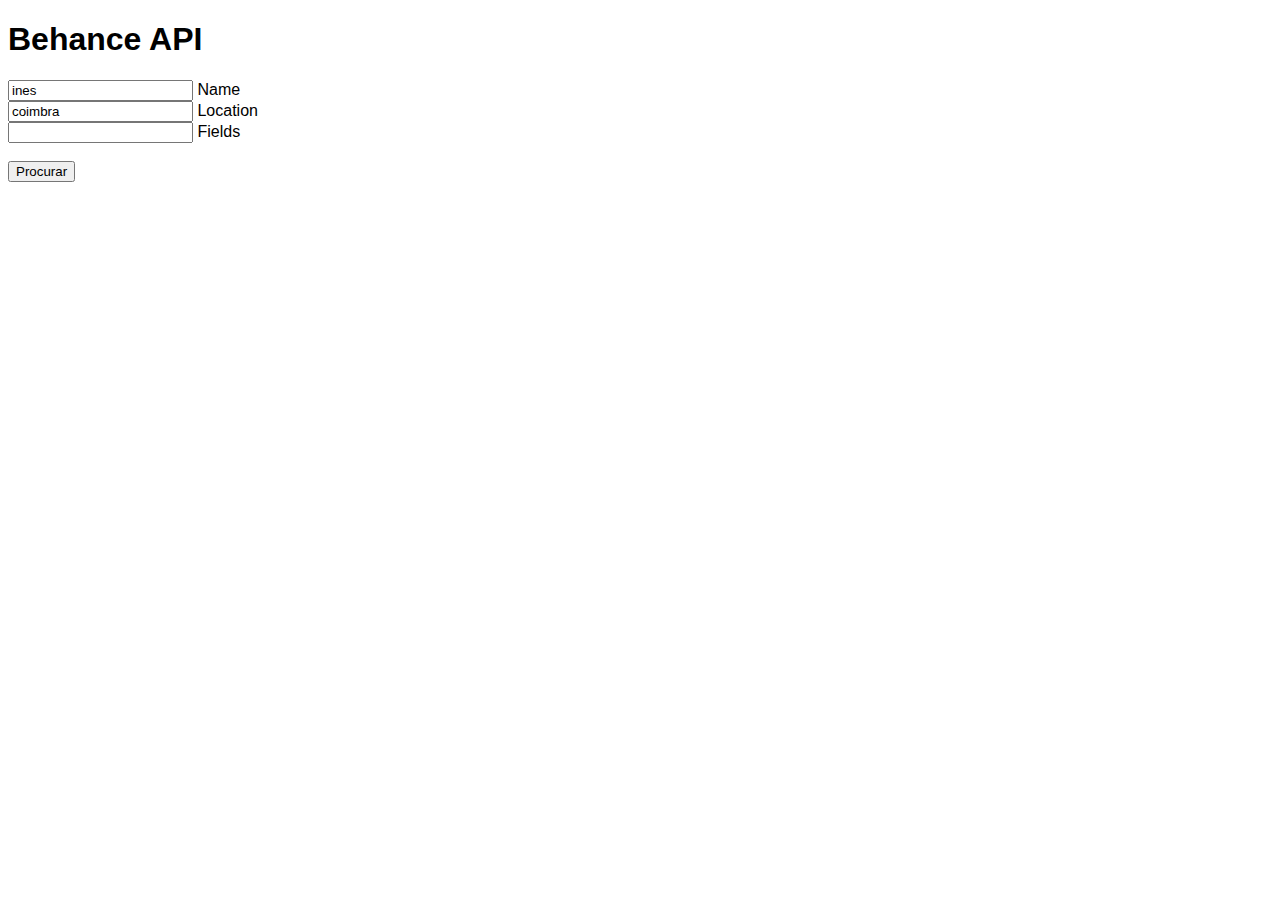
==== index.html @ cac771b7 "search on 'enter'" ====
<!DOCTYPE html>
<html>

<head>
    <meta charset="UTF-8">
    <meta name="description" content="bap application">
    <meta name="application-name" content="Bap.">
    <meta name="keywords" content="behance, google maps">
    <meta name="author" content="Inês Ferraz, Diogo Ferreira">
    <meta name="viewport" content="initial-scale=1.0, user-scalable=no">

    <title>BAP.</title>

    <!-- jQuery -->
    <script src="https://code.jquery.com/jquery-3.1.1.min.js" integrity="sha256-hVVnYaiADRTO2PzUGmuLJr8BLUSjGIZsDYGmIJLv2b8=" crossorigin="anonymous"></script>

    <!-- Ficheiro JavaScript -->
    <script src="javaScript/search.js"></script>

    <link rel="stylesheet" href="style.css">

</head>

<body>
    <h1>Behance API</h1>

    <div id="conteudo">
        <form>
            <div id="procura">
                <input type="text" id="name" value="ines"> Name
                <br>
                <input type="text" id="location" value="coimbra"> Location
                <br>
                <input type="text" id="fields" value=""> Fields
                <br>
                <br>
                <button type="button" id="search">Procurar</button>
            </div>
            <div id="status"></div>
        </form>
    </div>

    <br>

    <div id="dados"></div>

</body>

</html>
---- style.css ----
body {
    font-family: sans-serif;
}


.userImage {
    border-radius: 50%;
    border: 4px solid;
}
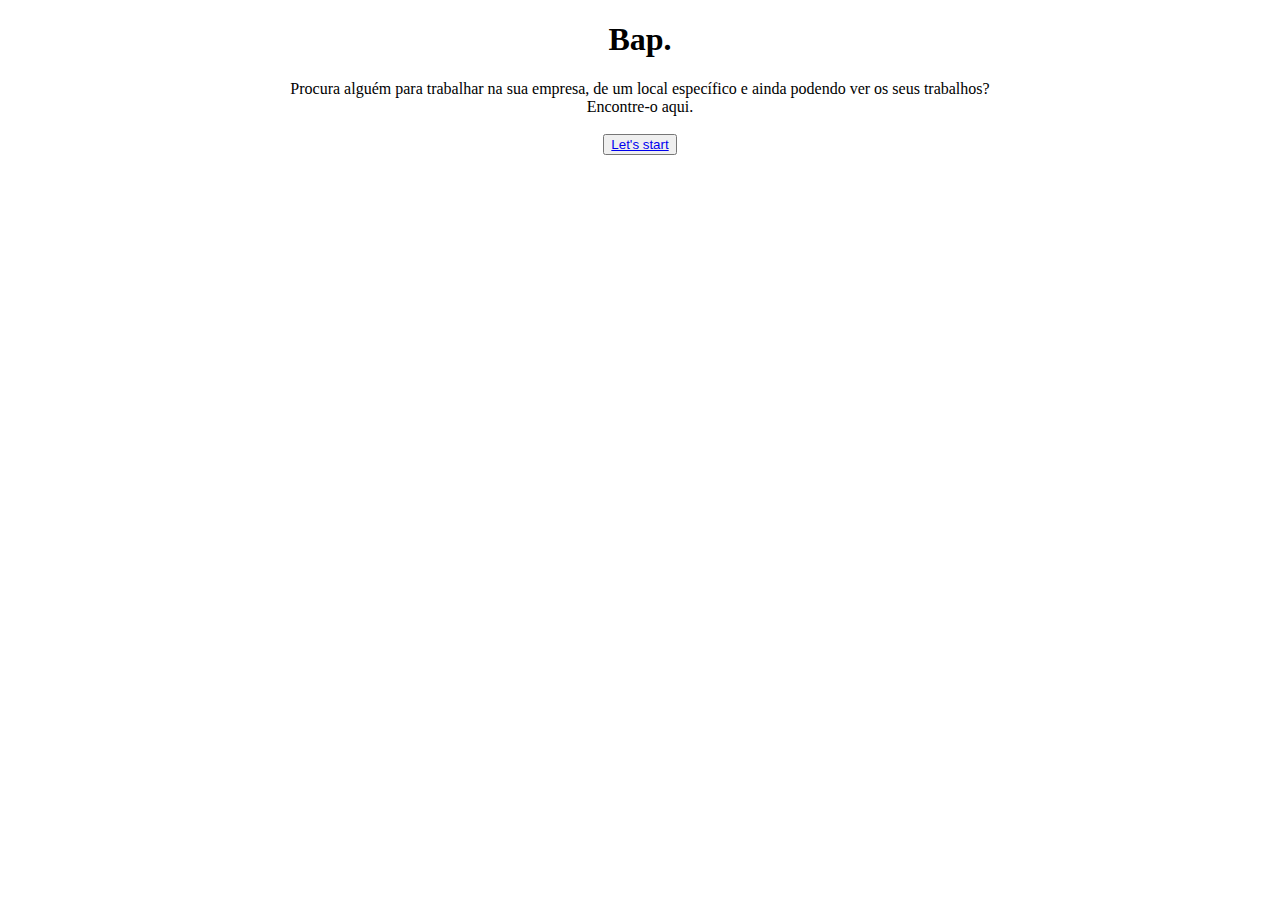
==== commit 7a15ad01: "ne" ====
--- a/index.html
+++ b/index.html
@@ -17,33 +17,23 @@
     <!-- Ficheiro JavaScript -->
     <script src="javaScript/search.js"></script>
 
-    <link rel="stylesheet" href="style.css">
+    <link rel="stylesheet" href="css/style_index.css">
 
 </head>
 
 <body>
-    <h1>Behance API</h1>
+    <div id="bap">
+        <h1>Bap.</h1>
 
-    <div id="conteudo">
-        <form>
-            <div id="procura">
-                <input type="text" id="name" value="ines"> Name
-                <br>
-                <input type="text" id="location" value="coimbra"> Location
-                <br>
-                <input type="text" id="fields" value=""> Fields
-                <br>
-                <br>
-                <button type="button" id="search">Procurar</button>
-            </div>
-            <div id="status"></div>
-        </form>
+        <div id="intro">
+            Procura alguém para trabalhar na sua empresa, de um local específico e ainda podendo ver os seus trabalhos?
+            <br>Encontre-o aqui.
+            <br>
+            <br>
+            <button type="button" id="start"> <a href="bap.html">Let's start</a></button>
+
+        </div>
     </div>
-
-    <br>
-
-    <div id="dados"></div>
-
 </body>
 
-</html>
+</html>--- a/css/style_index.css
+++ b/css/style_index.css
@@ -0,0 +1,11 @@
+html,
+body {
+    margin: 0;
+    padding: 0;
+}
+
+#bap {
+    width: 100vw;
+    height: 100vh;
+    text-align: center;
+}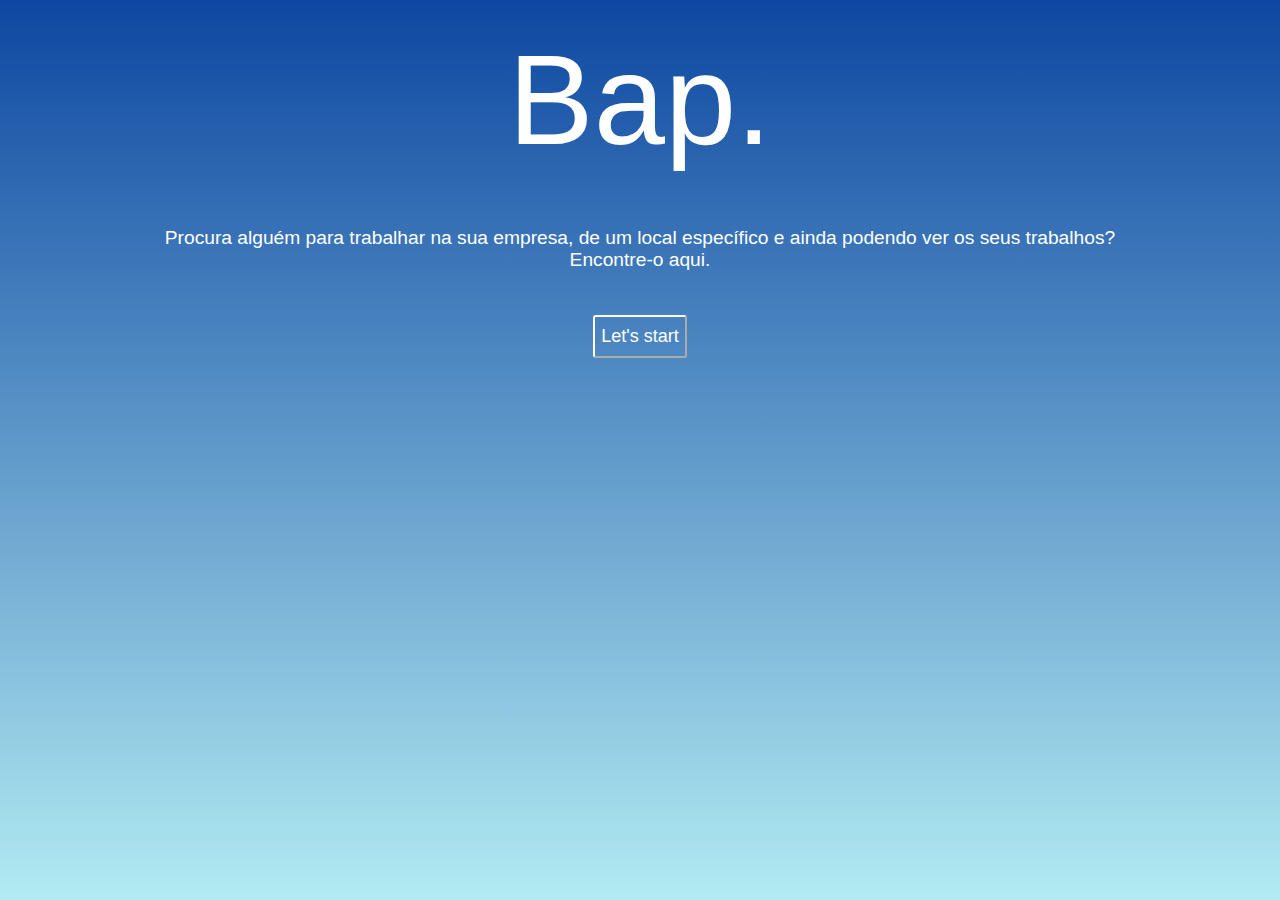
==== commit f7ca419c: "index css" ====
--- a/index.html
+++ b/index.html
@@ -23,17 +23,16 @@
 
 <body>
     <div id="bap">
-        <h1>Bap.</h1>
-
+        <div id="title">Bap.</div>
+        <br><br><br>
         <div id="intro">
             Procura alguém para trabalhar na sua empresa, de um local específico e ainda podendo ver os seus trabalhos?
             <br>Encontre-o aqui.
-            <br>
-            <br>
+            <br><br><br>
             <button type="button" id="start"> <a href="bap.html">Let's start</a></button>
 
         </div>
     </div>
 </body>
 
-</html>+</html>
--- a/css/style_index.css
+++ b/css/style_index.css
@@ -2,10 +2,45 @@
 body {
     margin: 0;
     padding: 0;
+    height: 100%;
+    font-family: sans-serif;
+    background: red;
+    /* For browsers that do not support gradients */
+    background: -webkit-linear-gradient(#0D47A1, #B2EBF2);
+    /* For Safari 5.1 to 6.0 */
+    background: -o-linear-gradient(#0D47A1, #B2EBF2);
+    /* For Opera 11.1 to 12.0 */
+    background: -moz-linear-gradient(#0D47A1, #B2EBF2);
+    /* For Firefox 3.6 to 15 */
+    background: linear-gradient(#0D47A1, #B2EBF2);
+    /* Standard syntax */
 }
 
 #bap {
-    width: 100vw;
-    height: 100vh;
+    padding: 2vw;
     text-align: center;
-}+    color: #FFFFFF;
+}
+
+#title {
+    font-size: 10vw;
+}
+
+#intro {
+    font-size: 1.5vw;
+}
+
+#start {
+    border-width: 2px;
+    border-color: #FFFFFF;
+    background-color: transparent;
+    padding: 1vh 0.5vw;
+    border-radius: 3px;
+    outline: none;
+}
+
+a {
+    text-decoration: none;
+    color: #FFFFFF;
+    font-size: large;
+}
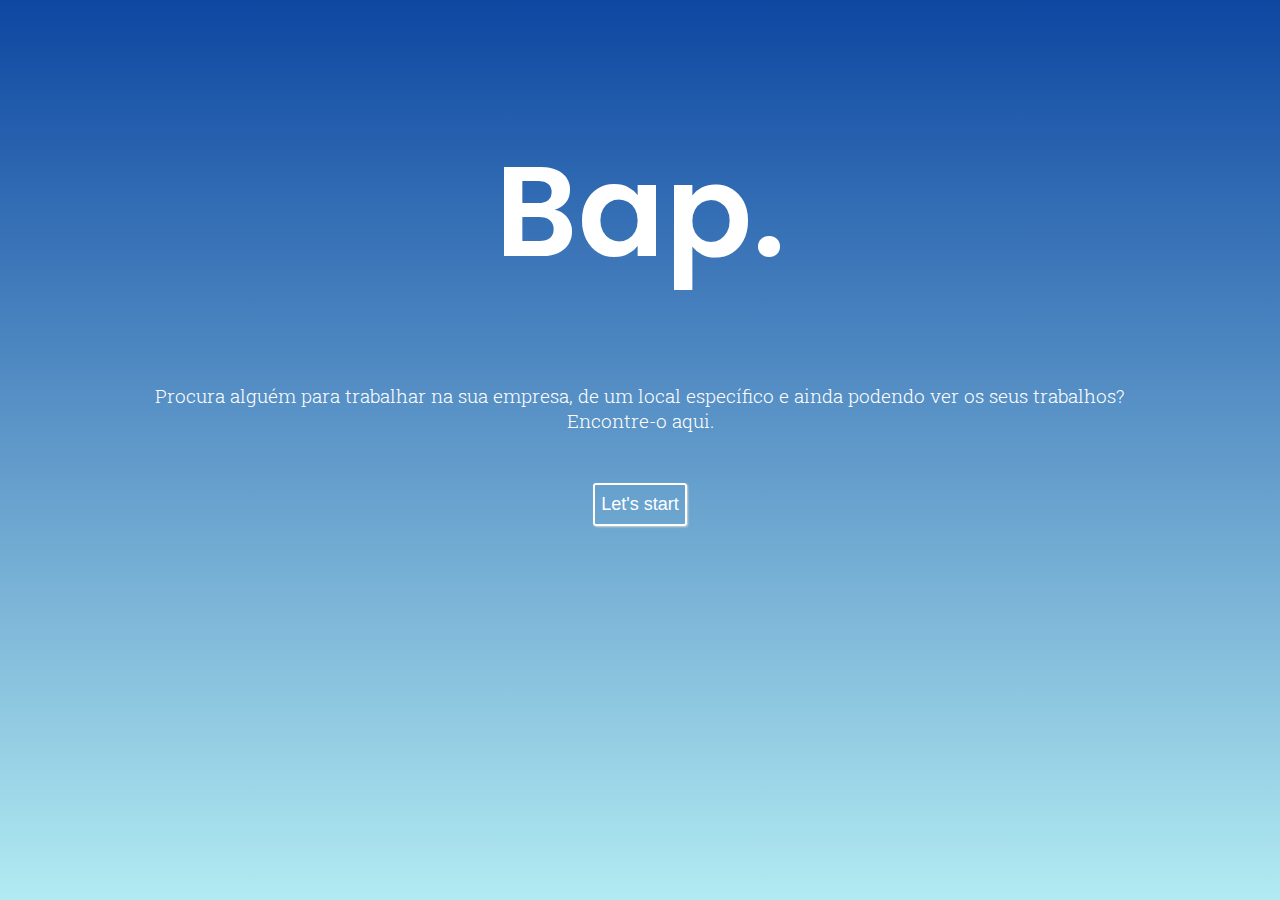
==== commit 06e82801: "Nada" ====
--- a/index.html
+++ b/index.html
@@ -17,6 +17,7 @@
     <!-- Ficheiro JavaScript -->
     <script src="javaScript/search.js"></script>
 
+    <link href="https://fonts.googleapis.com/css?family=Poppins:300,400,500,600,700|Roboto+Slab:100,300,400,700" rel="stylesheet">
     <link rel="stylesheet" href="css/style_index.css">
 
 </head>
--- a/css/style_index.css
+++ b/css/style_index.css
@@ -3,7 +3,8 @@
     margin: 0;
     padding: 0;
     height: 100%;
-    font-family: sans-serif;
+    font-family: 'Poppins', sans-serif;
+    font-weight: 600;
     background: red;
     /* For browsers that do not support gradients */
     background: -webkit-linear-gradient(#0D47A1, #B2EBF2);
@@ -23,16 +24,21 @@
 }
 
 #title {
+    margin-top: 10vh;
     font-size: 10vw;
 }
 
 #intro {
+    font-family: 'Roboto Slab', serif;
     font-size: 1.5vw;
+    font-weight: 300;
 }
 
 #start {
     border-width: 2px;
     border-color: #FFFFFF;
+    border-style: solid;
+    box-shadow: 1px 1px 2px 0px lightgrey;
     background-color: transparent;
     padding: 1vh 0.5vw;
     border-radius: 3px;
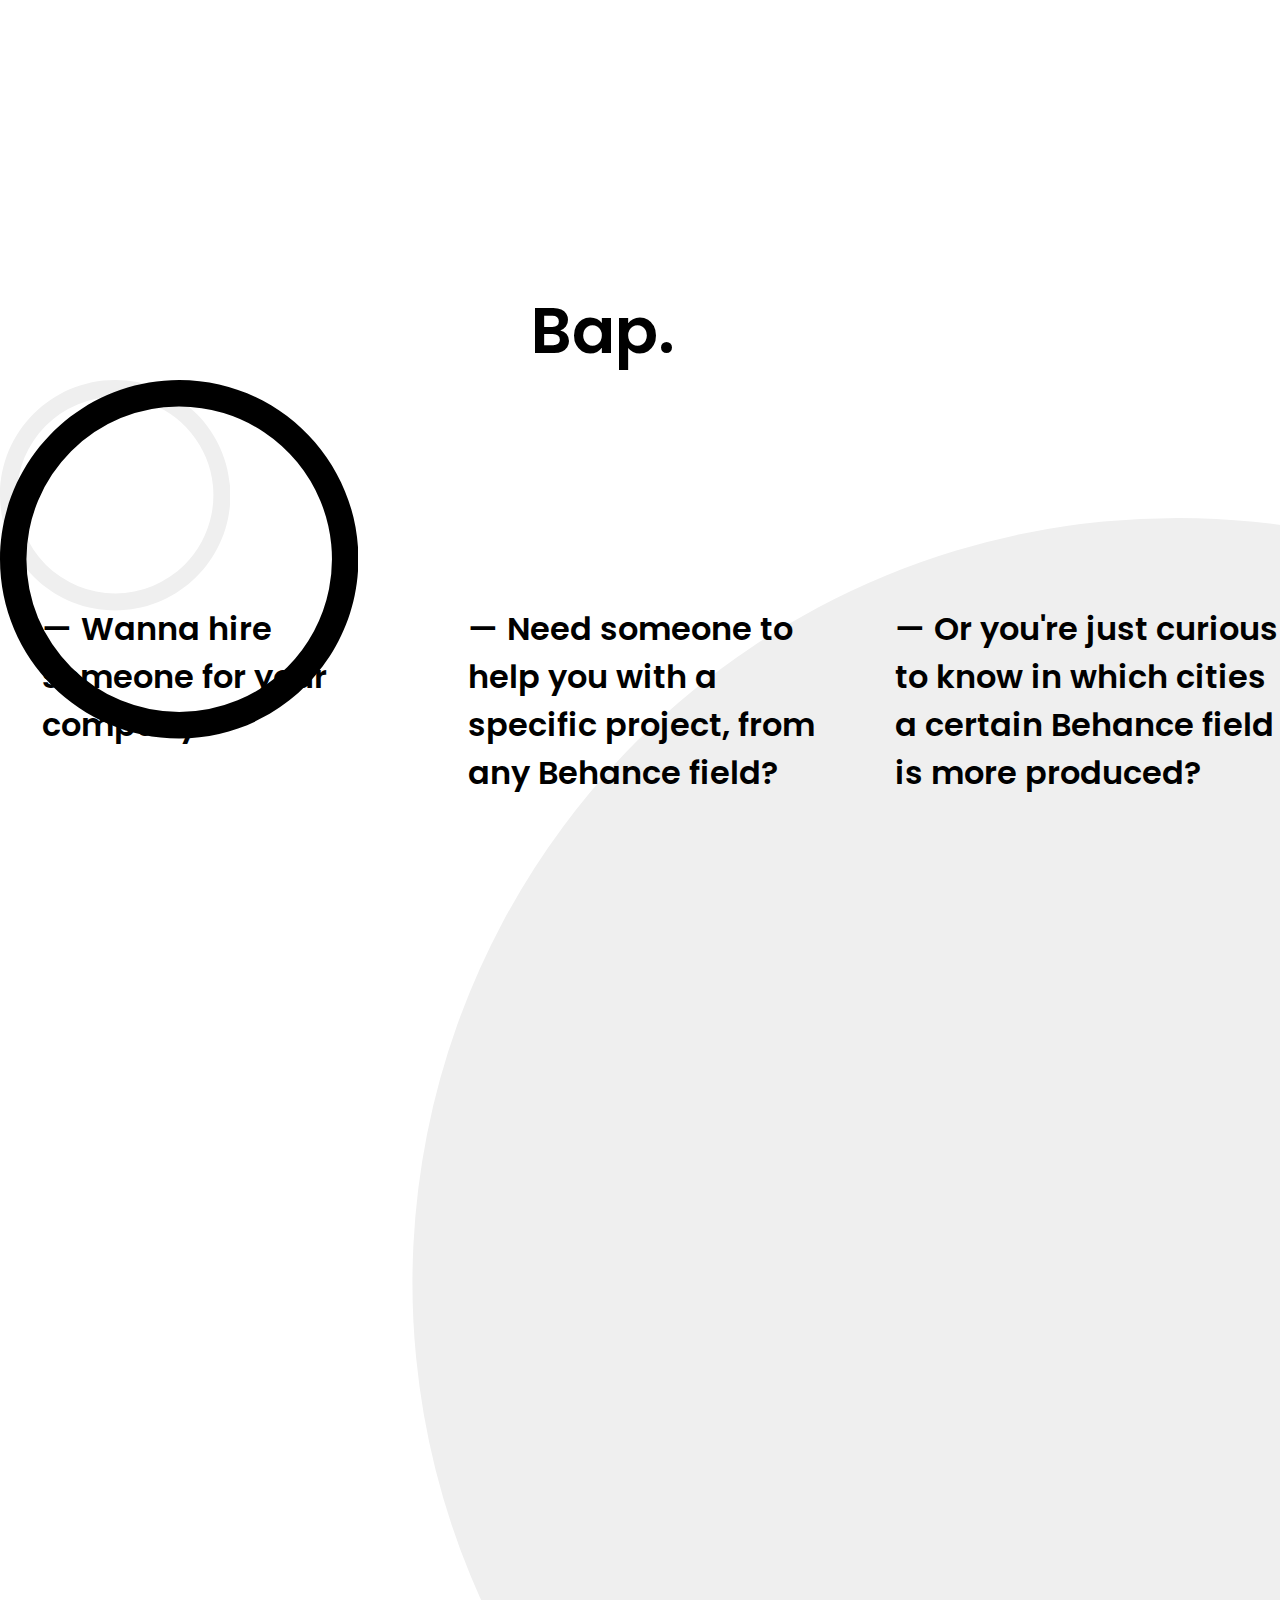
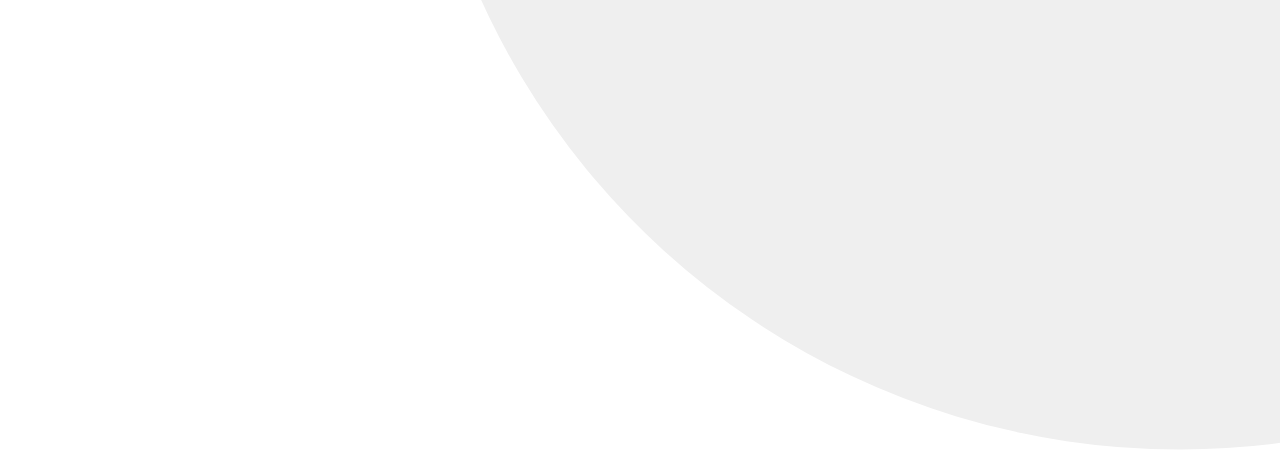
==== commit 491c1457: "footer (not working)" ====
--- a/index.html
+++ b/index.html
@@ -14,26 +14,47 @@
     <!-- jQuery -->
     <script src="https://code.jquery.com/jquery-3.1.1.min.js" integrity="sha256-hVVnYaiADRTO2PzUGmuLJr8BLUSjGIZsDYGmIJLv2b8=" crossorigin="anonymous"></script>
 
-    <!-- Ficheiro JavaScript -->
-    <script src="javaScript/search.js"></script>
+
+    <link href="https://fonts.googleapis.com/css?family=Space+Mono:400,400i,700,700i" rel="stylesheet">
 
     <link href="https://fonts.googleapis.com/css?family=Poppins:300,400,500,600,700|Roboto+Slab:100,300,400,700" rel="stylesheet">
+
     <link rel="stylesheet" href="css/style_index.css">
-
 </head>
 
 <body>
-    <div id="bap">
-        <div id="title">Bap.</div>
-        <br><br><br>
-        <div id="intro">
-            Procura alguém para trabalhar na sua empresa, de um local específico e ainda podendo ver os seus trabalhos?
-            <br>Encontre-o aqui.
-            <br><br><br>
-            <button type="button" id="start"> <a href="bap.html">Let's start</a></button>
 
+    <div id="title" class="cenasBrutais">Bap.
+        <div id="letsStart">
+            <button type="button" id="start"> <a href="bap.html">Let's start &rarr; </a> </button>
         </div>
     </div>
+
+
+    <!-- círculos com stroke -->
+    <div id="shape">
+        <svg id="circle" data-name="Layer 1" viewBox="0 0 488 488"><path d="M244,36A208,208,0,0,1,391.08,391.08,208,208,0,0,1,96.92,96.92,206.64,206.64,0,0,1,244,36m0-36C109.24,0,0,109.24,0,244S109.24,488,244,488,488,378.76,488,244,378.76,0,244,0Z"/></svg>
+    </div>
+    
+    <div id="shape2">
+        <svg id="circle" data-name="Layer 1" viewBox="0 0 488 488"><path d="M244,36A208,208,0,0,1,391.08,391.08,208,208,0,0,1,96.92,96.92,206.64,206.64,0,0,1,244,36m0-36C109.24,0,0,109.24,0,244S109.24,488,244,488,488,378.76,488,244,378.76,0,244,0Z"/></svg>
+    </div>
+
+    
+    <!-- círculo de trás cinzento -->
+    <div id="bigshape">
+        <svg id="circle" data-name="Layer" viewBox="0 0 488 488"><path d="M244.28,487.5A243.5,243.5,0,0,1,72.1,71.82,243.5,243.5,0,0,1,416.46,416.18,241.91,241.91,0,0,1,244.28,487.5Z"/><path/></svg>
+    </div>
+
+
+    <div id="descriptions">
+        <div class="option">— Wanna hire someone for your company?</div>
+        <div class="option">— Need someone to help you with a specific project, from any Behance field?</div>
+        <div class="option">— Or you're just curious to know in which cities a certain Behance field is more produced?</div>
+    </div>
+
+    <!-- Ficheiro JavaScript -->
+    <script src="javaScript/index.js"></script>
 </body>
 
 </html>
--- a/css/style_index.css
+++ b/css/style_index.css
@@ -2,51 +2,188 @@
 body {
     margin: 0;
     padding: 0;
-    height: 100%;
+    overflow: hidden;
+}
+
+html {
+    top: 0;
+}
+
+body {
+    width: 100vw;
+    height: 100vh;
     font-family: 'Poppins', sans-serif;
     font-weight: 600;
-    background: red;
-    /* For browsers that do not support gradients */
-    background: -webkit-linear-gradient(#0D47A1, #B2EBF2);
-    /* For Safari 5.1 to 6.0 */
-    background: -o-linear-gradient(#0D47A1, #B2EBF2);
-    /* For Opera 11.1 to 12.0 */
-    background: -moz-linear-gradient(#0D47A1, #B2EBF2);
-    /* For Firefox 3.6 to 15 */
-    background: linear-gradient(#0D47A1, #B2EBF2);
-    /* Standard syntax */
-}
-
-#bap {
-    padding: 2vw;
-    text-align: center;
-    color: #FFFFFF;
 }
 
 #title {
-    margin-top: 10vh;
-    font-size: 10vw;
+    padding: 0.2vh 1.5vw;
+    font-size: 5vw;
+    color: black;
+    width: 95vw;
+    transition: all 0.8s ease;
+}
+
+#letsStart {
+    text-align: center;
+    color: #FFFFFF;
+    float: right;
+    z-index: 1;
+}
+
+.cenasBrutais {
+    margin-left: 40vw;
+    margin-top: 22vw;
 }
 
 #intro {
-    font-family: 'Roboto Slab', serif;
+    font-family: 'Space Mono', monospace;
     font-size: 1.5vw;
     font-weight: 300;
 }
 
 #start {
     border-width: 2px;
-    border-color: #FFFFFF;
+    border-color: #000000;
     border-style: solid;
     box-shadow: 1px 1px 2px 0px lightgrey;
     background-color: transparent;
-    padding: 1vh 0.5vw;
+    padding: 1.3vh 1vw;
     border-radius: 3px;
     outline: none;
+    vertical-align: middle;
 }
 
 a {
     text-decoration: none;
-    color: #FFFFFF;
+    color: #000000;
     font-size: large;
 }
+
+.option {
+    margin-left: 3.3vw;
+    width: 30vw;
+    float: left;
+}
+
+@media only screen and (max-width: 500px) {
+    .option {
+        width: 80vw;
+        margin-bottom: 3vh;
+        margin-left: 10vw;
+        font-size: 5vw;
+    }
+}
+
+#descriptions {
+    font-size: 2.5vw;
+    z-index: 1;
+    margin-top: 25vh;
+}
+
+
+/* círculo de trás cinzento */
+
+#bigshape {
+    margin-top: 15vh;
+    margin-left: 32vw;
+    position: absolute;
+    width: 120vw;
+    height: 120vh;
+    z-index: -10;
+    fill: #efefef;
+}
+
+
+/* círculos com stroke && respetivas animações */
+
+#shape {
+    margin-left: 40vw;
+    position: absolute;
+    margin: 0 auto;
+    width: 28vw;
+    height: 28vh;
+    z-index: -4;
+    /* Safari 4.0 - 8.0 */
+    -webkit-animation: animation 8s infinite ease;
+    animation: animation 8s infinite ease;
+}
+
+#shape2 {
+    margin-top: 0vw;
+    margin-left: 0vw;
+    position: absolute;
+    width: 18vw;
+    height: 18vh;
+    z-index: -5;
+    fill: #efefef;
+    /* Safari 4.0 - 8.0 */
+    -webkit-animation: animationLit 8s infinite ease;
+    animation: animationLit 7s infinite ease;
+}
+
+@keyframes animation {
+    0% {
+        fill: #f5ff00;
+        left: 60vw;
+        top: 40vh;
+        transform: scale(0.8);
+    }
+    25% {
+        fill: blue;
+        left: 25vw;
+        top: 5vh;
+        transform: scale(0.9);
+    }
+    50% {
+        fill: #ff7601;
+        left: 10vw;
+        top: 15vh;
+        transform: scale(1);
+    }
+    75% {
+        fill: #00ff00;
+        left: 15vw;
+        top: 35vh;
+        transform: scale(0.9);
+    }
+    100% {
+        fill: #f5ff00;
+        left: 60vw;
+        top: 40vh;
+        transform: scale(0.8);
+    }
+}
+
+@keyframes animationLit {
+    0% {
+        fill: #00d8ff;
+        left: 5vw;
+        top: 20vh;
+        transform: scale(0.8);
+    }
+    25% {
+        fill: #ffa700;
+        left: 20vw;
+        top: 5vh;
+        transform: scale(0.9);
+    }
+    50% {
+        fill: #f5ff00;
+        left: 80vw;
+        top: 0vh;
+        transform: scale(1);
+    }
+    75% {
+        fill: blue;
+        left: 20vw;
+        top: 65vh;
+        transform: scale(0.9);
+    }
+    100% {
+        fill: #f5ff00;
+        left: 5vw;
+        top: 20vh;
+        transform: scale(0.8);
+    }
+}
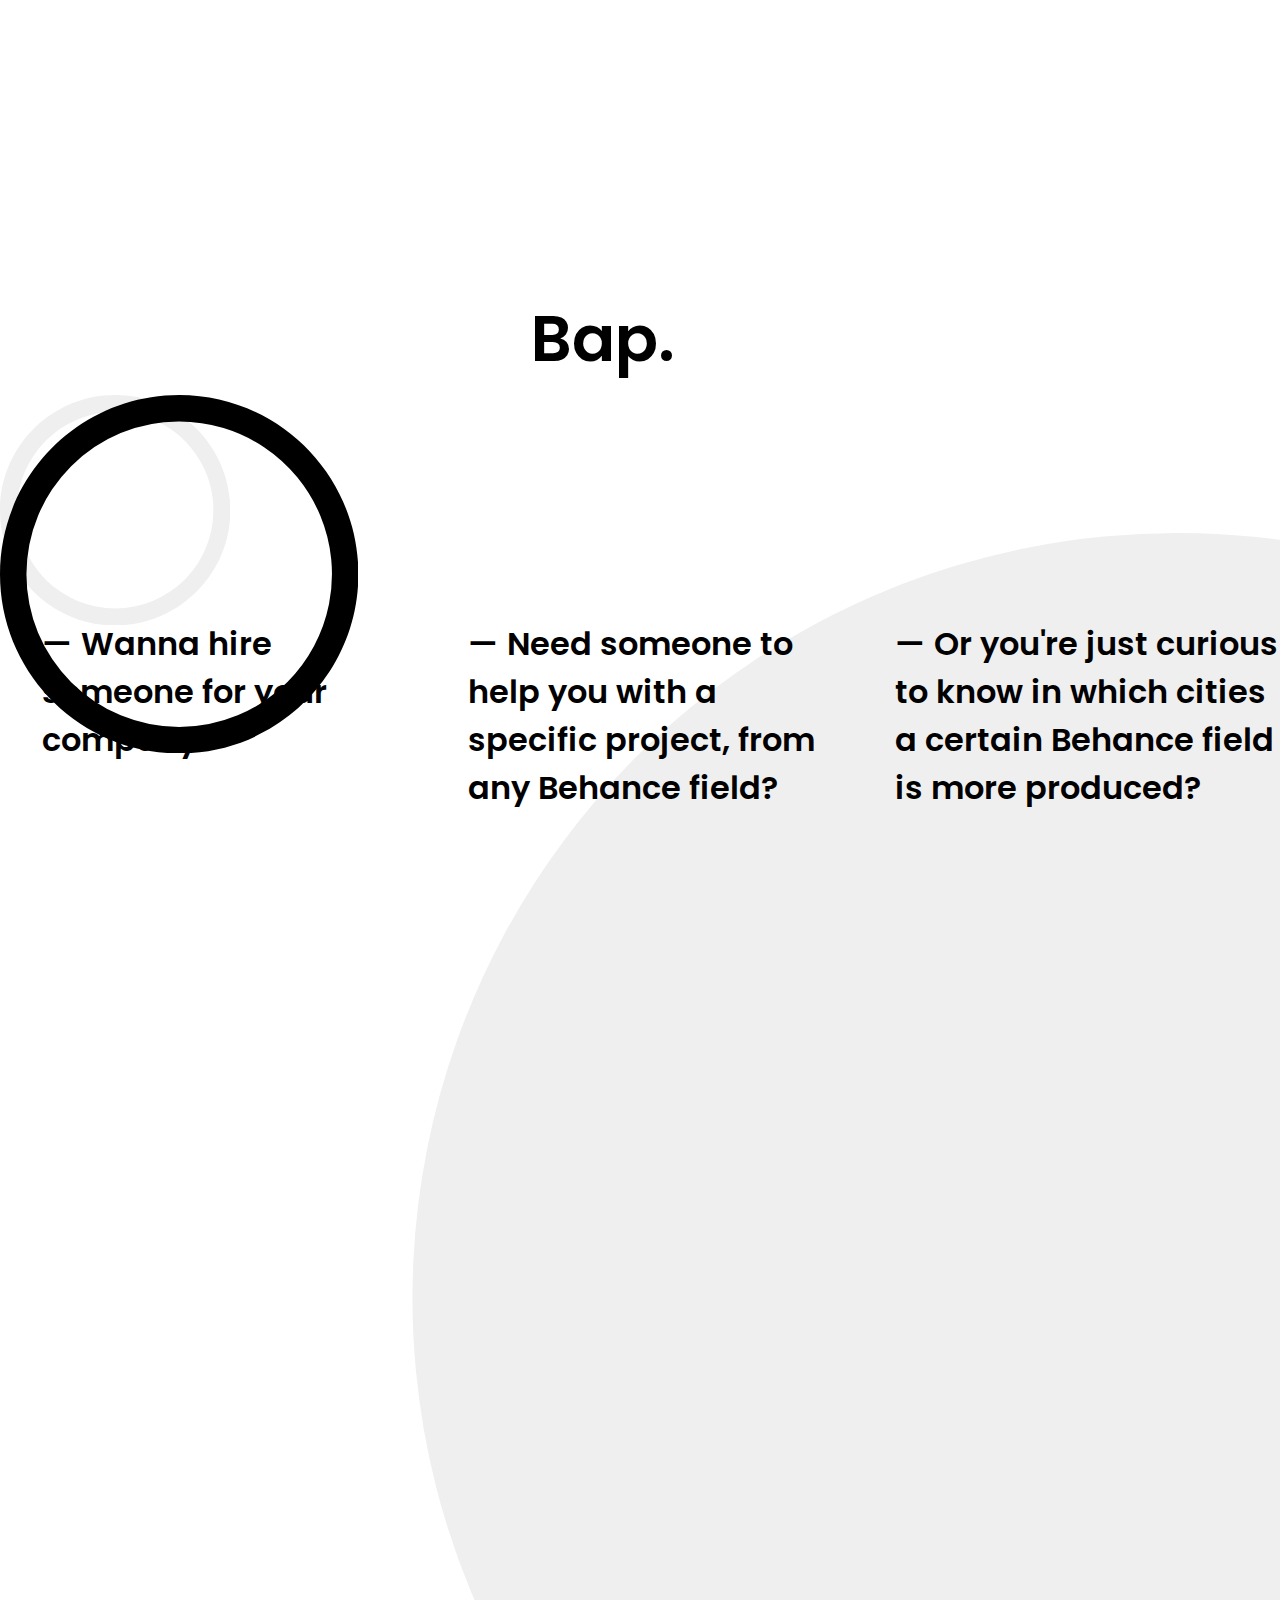
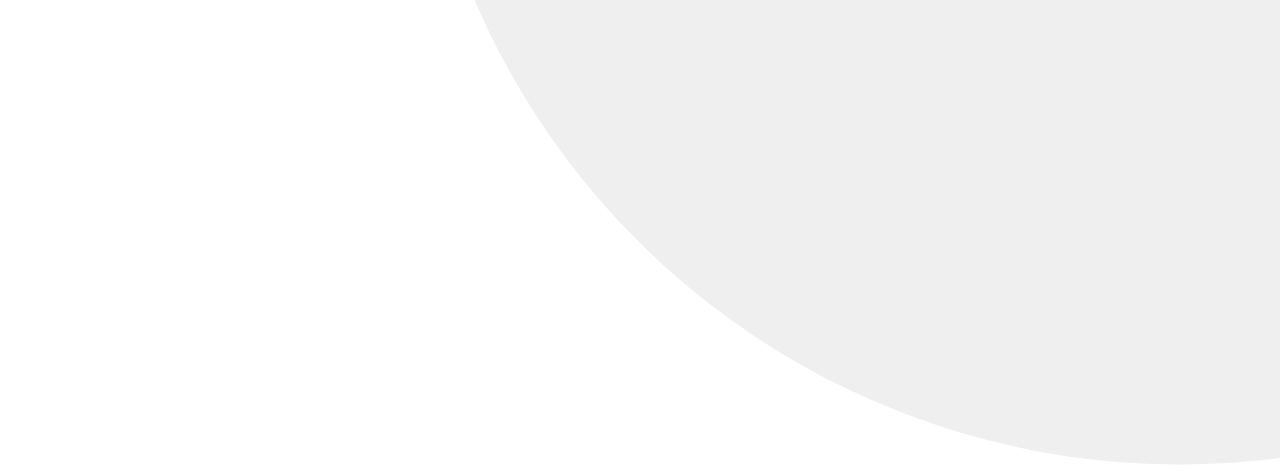
==== commit 9cae9b5f: "index cenas" ====
--- a/index.html
+++ b/index.html
@@ -26,7 +26,9 @@
 
     <div id="title" class="cenasBrutais">Bap.
         <div id="letsStart">
-            <button type="button" id="start"> <a href="bap.html">Let's start &rarr; </a> </button>
+            <a href="bap.html">
+                <button type="button" id="start"> Let's start &rarr;  </button>
+            </a>
         </div>
     </div>
 
@@ -35,12 +37,12 @@
     <div id="shape">
         <svg id="circle" data-name="Layer 1" viewBox="0 0 488 488"><path d="M244,36A208,208,0,0,1,391.08,391.08,208,208,0,0,1,96.92,96.92,206.64,206.64,0,0,1,244,36m0-36C109.24,0,0,109.24,0,244S109.24,488,244,488,488,378.76,488,244,378.76,0,244,0Z"/></svg>
     </div>
-    
+
     <div id="shape2">
         <svg id="circle" data-name="Layer 1" viewBox="0 0 488 488"><path d="M244,36A208,208,0,0,1,391.08,391.08,208,208,0,0,1,96.92,96.92,206.64,206.64,0,0,1,244,36m0-36C109.24,0,0,109.24,0,244S109.24,488,244,488,488,378.76,488,244,378.76,0,244,0Z"/></svg>
     </div>
 
-    
+
     <!-- círculo de trás cinzento -->
     <div id="bigshape">
         <svg id="circle" data-name="Layer" viewBox="0 0 488 488"><path d="M244.28,487.5A243.5,243.5,0,0,1,72.1,71.82,243.5,243.5,0,0,1,416.46,416.18,241.91,241.91,0,0,1,244.28,487.5Z"/><path/></svg>
--- a/css/style_index.css
+++ b/css/style_index.css
@@ -17,7 +17,7 @@
 }
 
 #title {
-    padding: 0.2vh 1.5vw;
+    padding: 1vh 1.5vw;
     font-size: 5vw;
     color: black;
     width: 95vw;
@@ -52,6 +52,8 @@
     border-radius: 3px;
     outline: none;
     vertical-align: middle;
+    cursor: pointer;
+    font-size: large;
 }
 
 a {
@@ -60,25 +62,38 @@
     font-size: large;
 }
 
+#descriptions {
+    z-index: 1;
+    margin-top: 25vh;
+}
+
 .option {
     margin-left: 3.3vw;
     width: 30vw;
     float: left;
-}
-
-@media only screen and (max-width: 500px) {
+    font-size: 2.5vw;
+}
+
+@media only screen and (max-width: 1024px) {
     .option {
-        width: 80vw;
+        width: 43vw;
         margin-bottom: 3vh;
-        margin-left: 10vw;
+        margin-left: 3.3vw;
+        font-size: 2.5vw;
+    }
+}
+
+@media only screen and (max-width: 700px) {
+    .option {
+        width: 85vw;
+        margin-bottom: 8vh;
+        margin-left: 5vw;
         font-size: 5vw;
     }
-}
-
-#descriptions {
-    font-size: 2.5vw;
-    z-index: 1;
-    margin-top: 25vh;
+
+    #descriptions {
+        margin-top: 19vh;
+    }
 }
 
 
